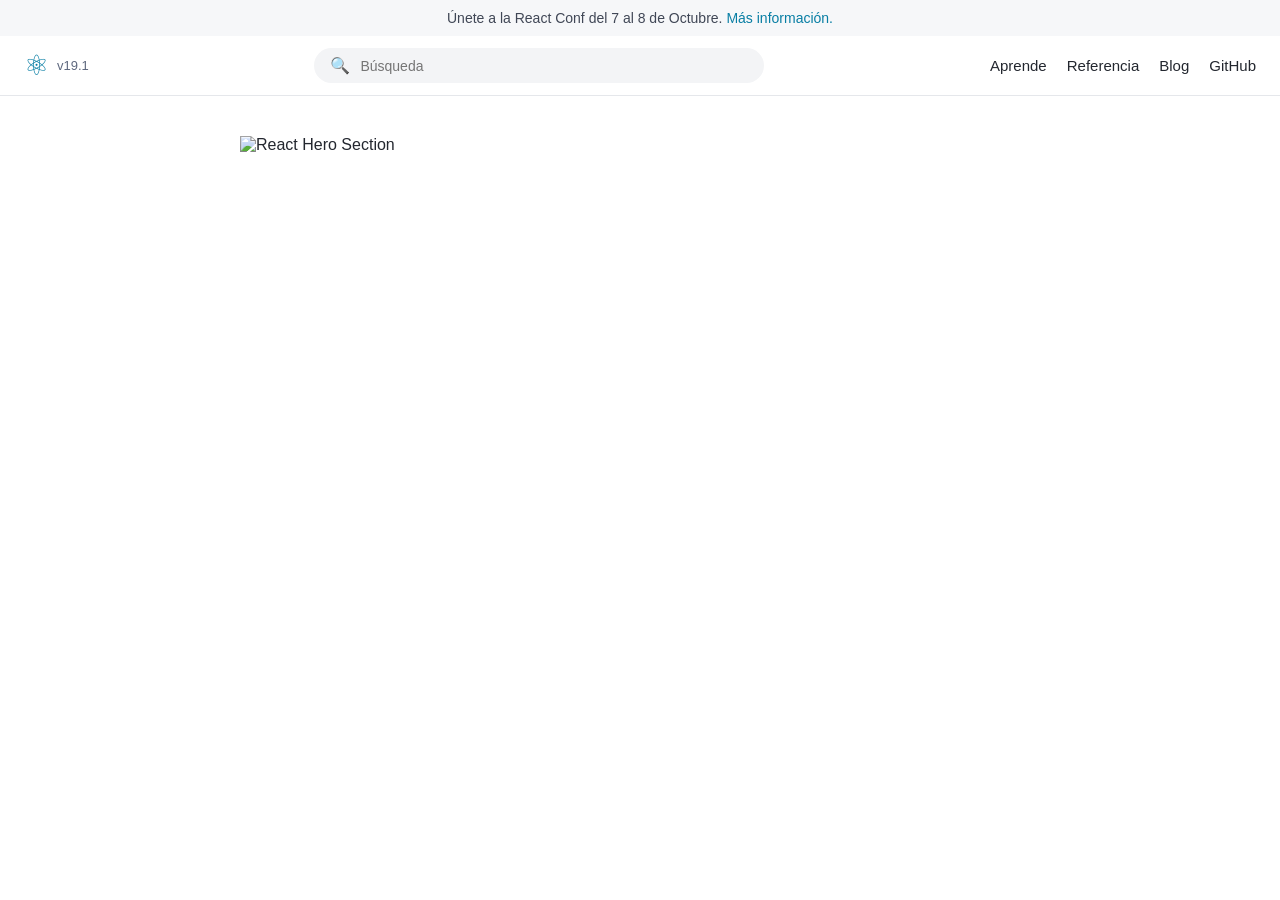
==== tps/trabajo-practico-2/index.html @ 6e0b6d1b "Estructura final con TPs y Grid" ====
<!DOCTYPE html>
<html lang="es">
<head>
  <meta charset="UTF-8">
  <meta name="viewport" content="width=device-width, initial-scale=1.0">
  <title>React - Réplica de Navbar</title>
  <link rel="stylesheet" href="styles.css">
</head>
<body>

  <div class="top-banner">
    <p>Únete a la React Conf del 7 al 8 de Octubre. <a href="https://react.dev" target="_blank" rel="noopener noreferrer">Más información.</a></p>
  </div>

  <header>
    <nav class="navbar">
      
      <div class="logo-container">
        <span class="logo-icon">⚛</span>
        <span class="logo-version">v19.1</span>
      </div>

      <div class="search-bar">
        <span class="search-icon">🔍</span>
        <input type="text" placeholder="Búsqueda" readonly>
      </div>

      <ul class="nav-links">
        <li><a href="#aprende">Aprende</a></li>
        <li><a href="#referencia">Referencia</a></li>
        <li><a href="https://react.dev/blog" target="_blank" rel="noopener noreferrer">Blog</a></li>
        <li><a href="https://github.com/facebook/react" target="_blank" rel="noopener noreferrer">GitHub</a></li>
      </ul>

    </nav>
  </header>

  <main class="hero">
    <img src="Imagen - React.png" alt="React Hero Section" class="hero-img">
  </main>

</body>
</html>
---- tps/trabajo-practico-2/styles.css ----
* {
  margin: 0px;
  padding: 0px;
  box-sizing: border-box;
}

body {
  font-family: -apple-system, BlinkMacSystemFont, "Segoe UI", Roboto, Oxygen, Ubuntu, Cantarell, sans-serif;
  background-color: #ffffff;
  color: #23272f;
}

.top-banner {
  background-color: #f6f7f9;
  text-align: center;
  padding: 10px 0px;
  font-size: 14px;
  color: #404756;
}

.top-banner a {
  color: #087ea4;
  text-decoration: none;
}

.top-banner a:hover {
  text-decoration: underline;
}

.navbar {
  display: flex;
  justify-content: space-between;
  align-items: center;
  padding: 12px 24px;
  border-bottom: 1px solid #e5e7eb;
  background-color: #ffffff;
}

.logo-container {
  display: flex;
  align-items: center;
  gap: 8px;
}

.logo-icon {
  font-size: 28px;
  color: #087ea4;
}

.logo-version {
  font-size: 13px;
  color: #5e687e;
}

.search-bar {
  display: flex;
  align-items: center;
  background-color: #f3f4f6;
  border-radius: 20px;
  padding: 8px 16px;
  gap: 10px;
  width: 450px;
}

.search-bar input {
  border: none;
  background: transparent;
  outline: none;
  width: 100%;
  font-size: 14px;
  color: #404756;
}

.nav-links {
  display: flex;
  list-style: none;
  align-items: center;
  gap: 20px;
}

.nav-links a {
  color: #23272f;
  font-size: 15px;
  text-decoration: none;
  transition: color 0.2s ease;
}

.nav-links a:hover {
  color: #087ea4;
}

.hero {
  display: flex;
  justify-content: center;
  align-items: center;
  padding: 40px 20px;
}

.hero-img {
  max-width: 800px;
  width: 100%;
  height: auto;
}
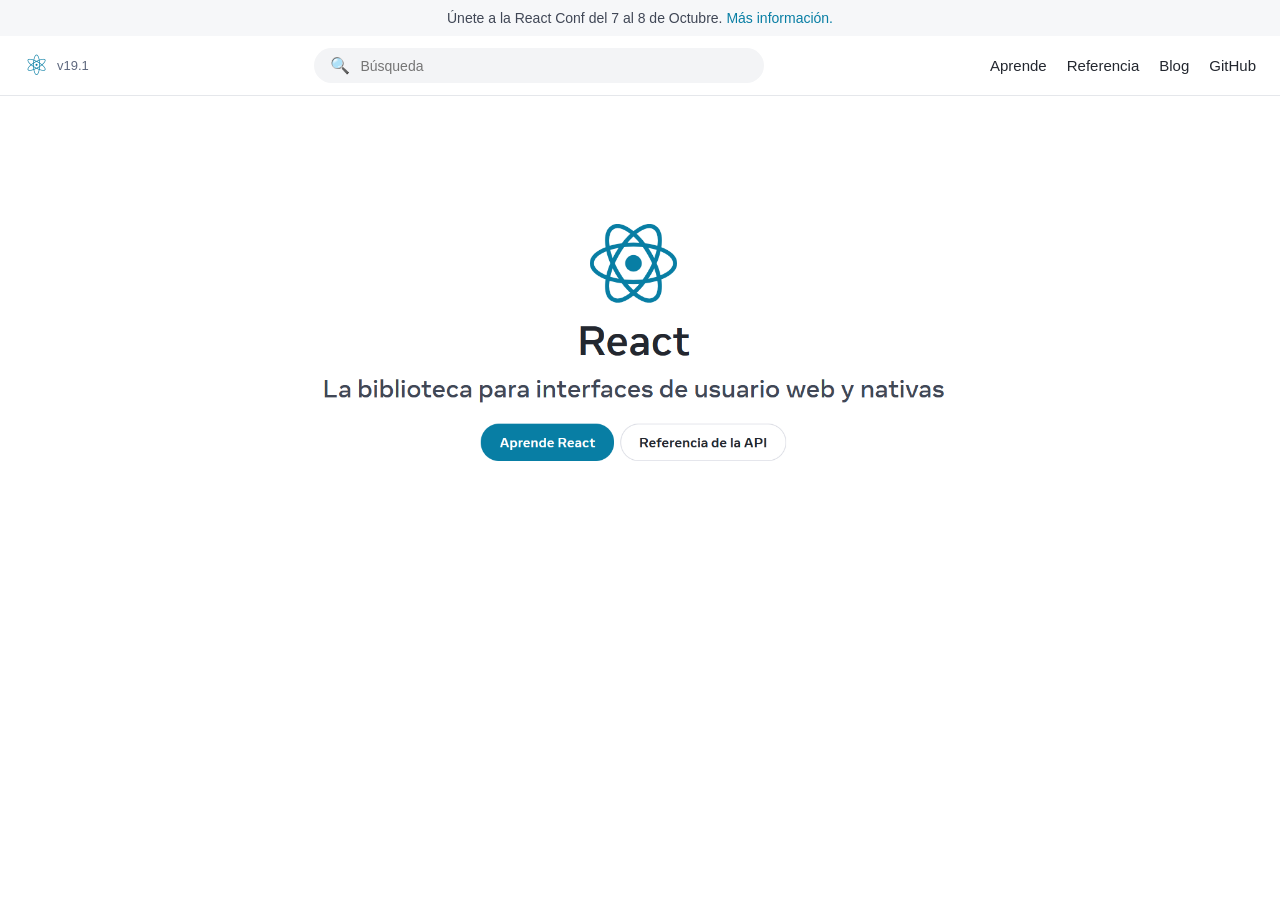
==== commit 510afb34: "Actualizar descripciones de TPs y perfeccionar maquetado de tarjetas Integradas las descripciones co" ====
--- a/tps/trabajo-practico-2/index.html
+++ b/tps/trabajo-practico-2/index.html
@@ -36,7 +36,7 @@
   </header>
 
   <main class="hero">
-    <img src="Imagen - React.png" alt="React Hero Section" class="hero-img">
+    <img src="Imagen-React.png" alt="React Hero Section" class="hero-img">
   </main>
 
 </body>
